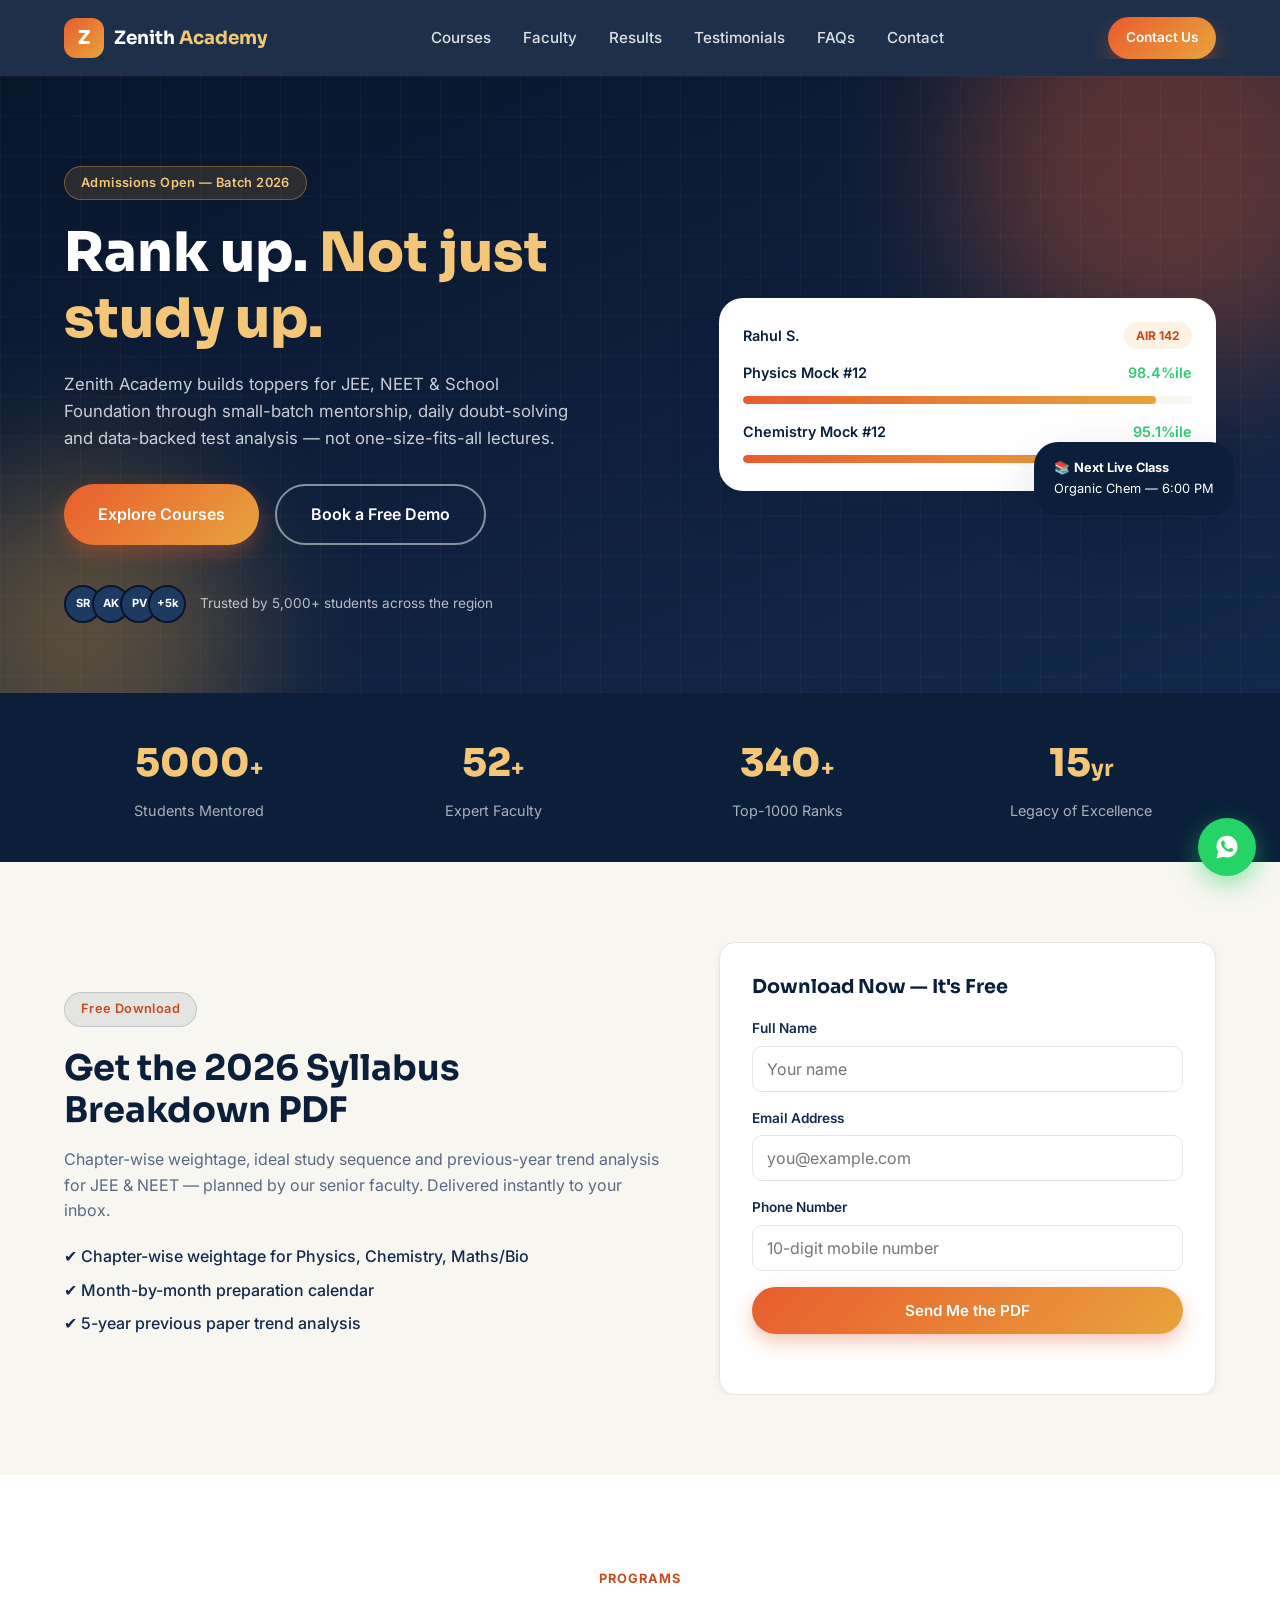
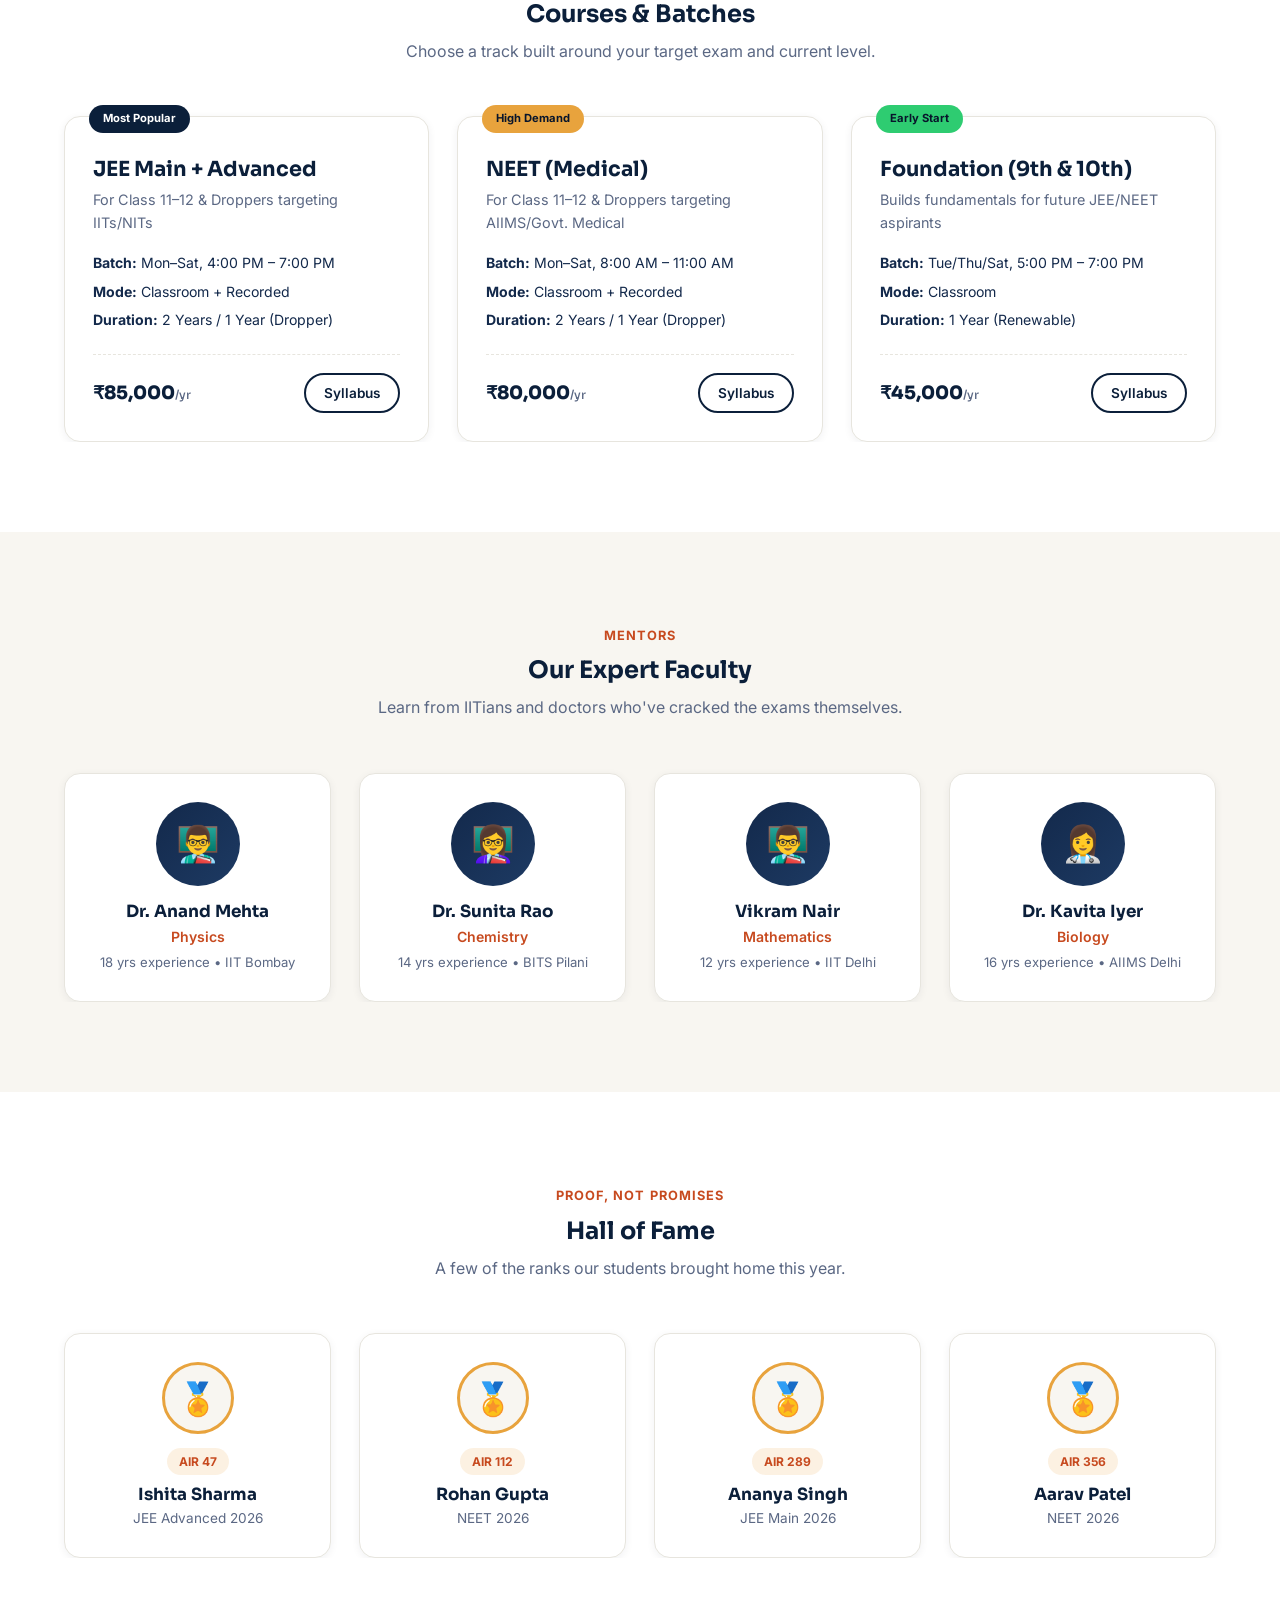
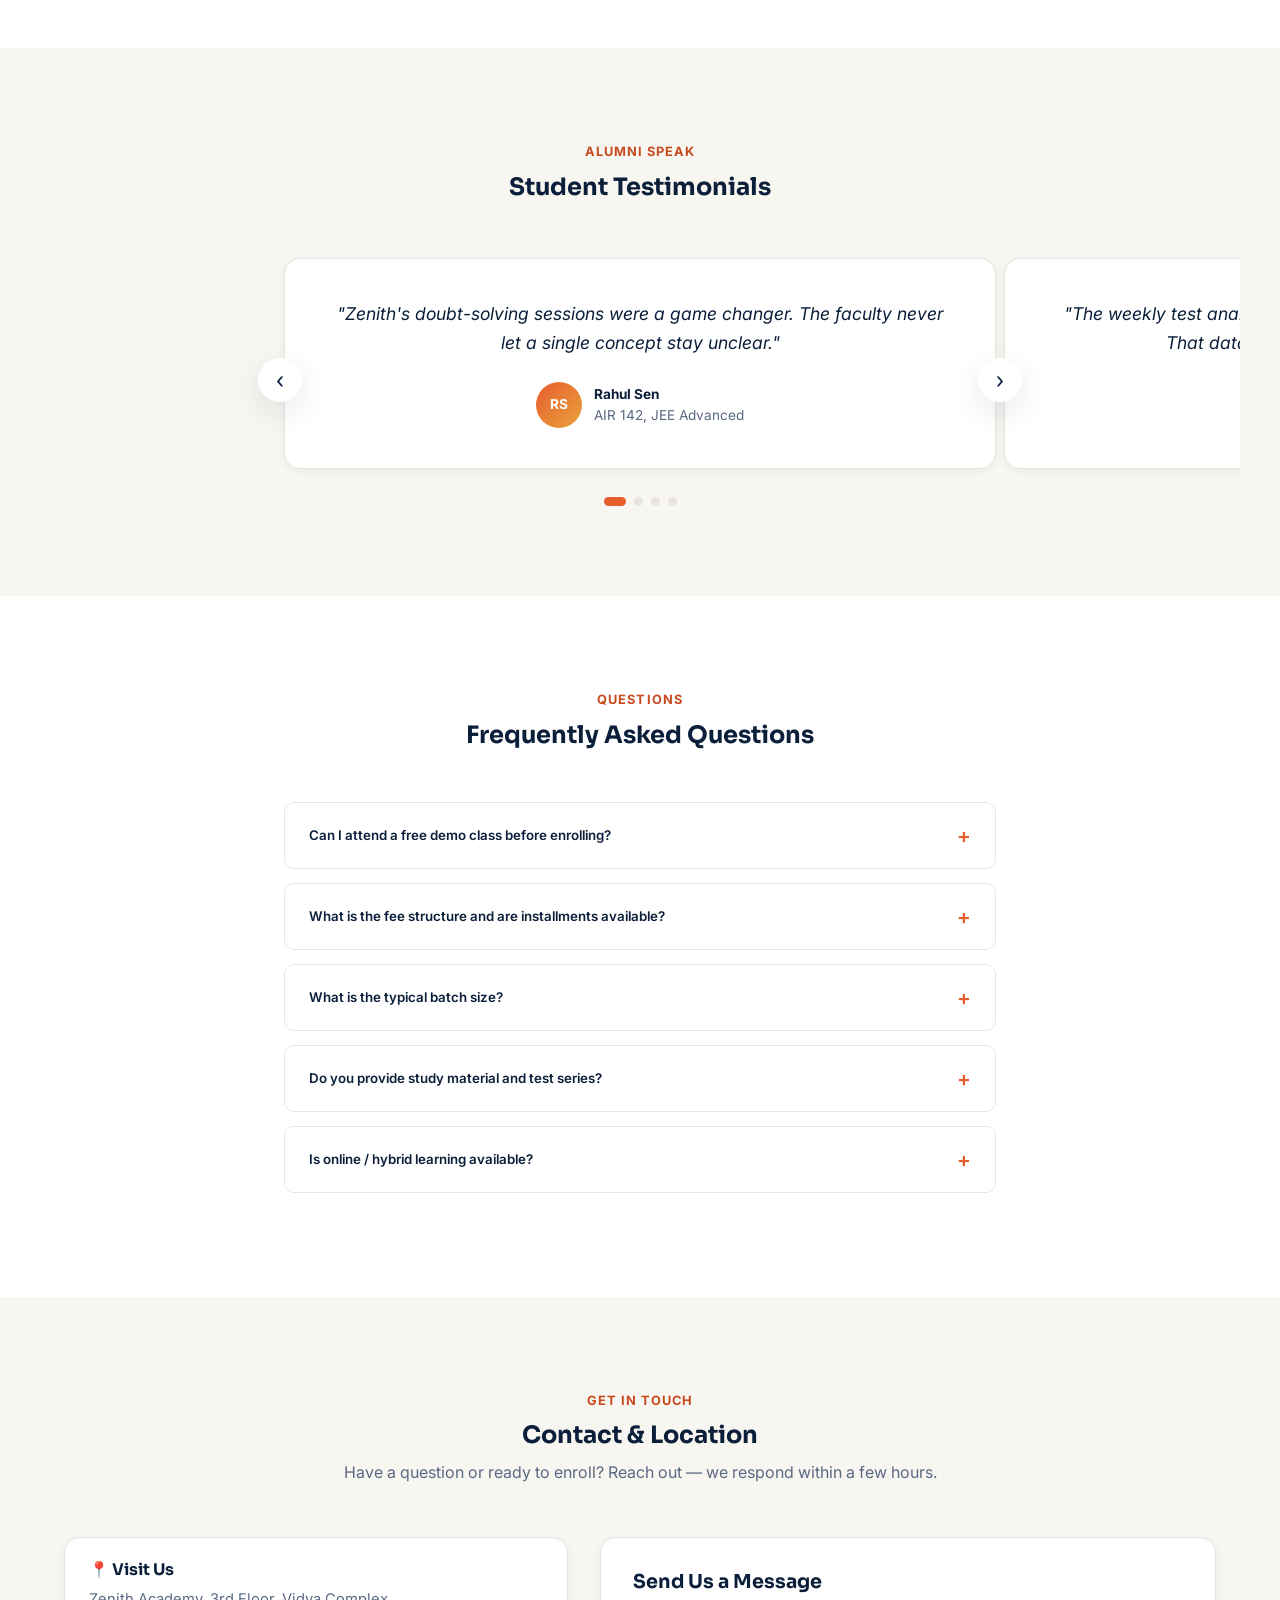
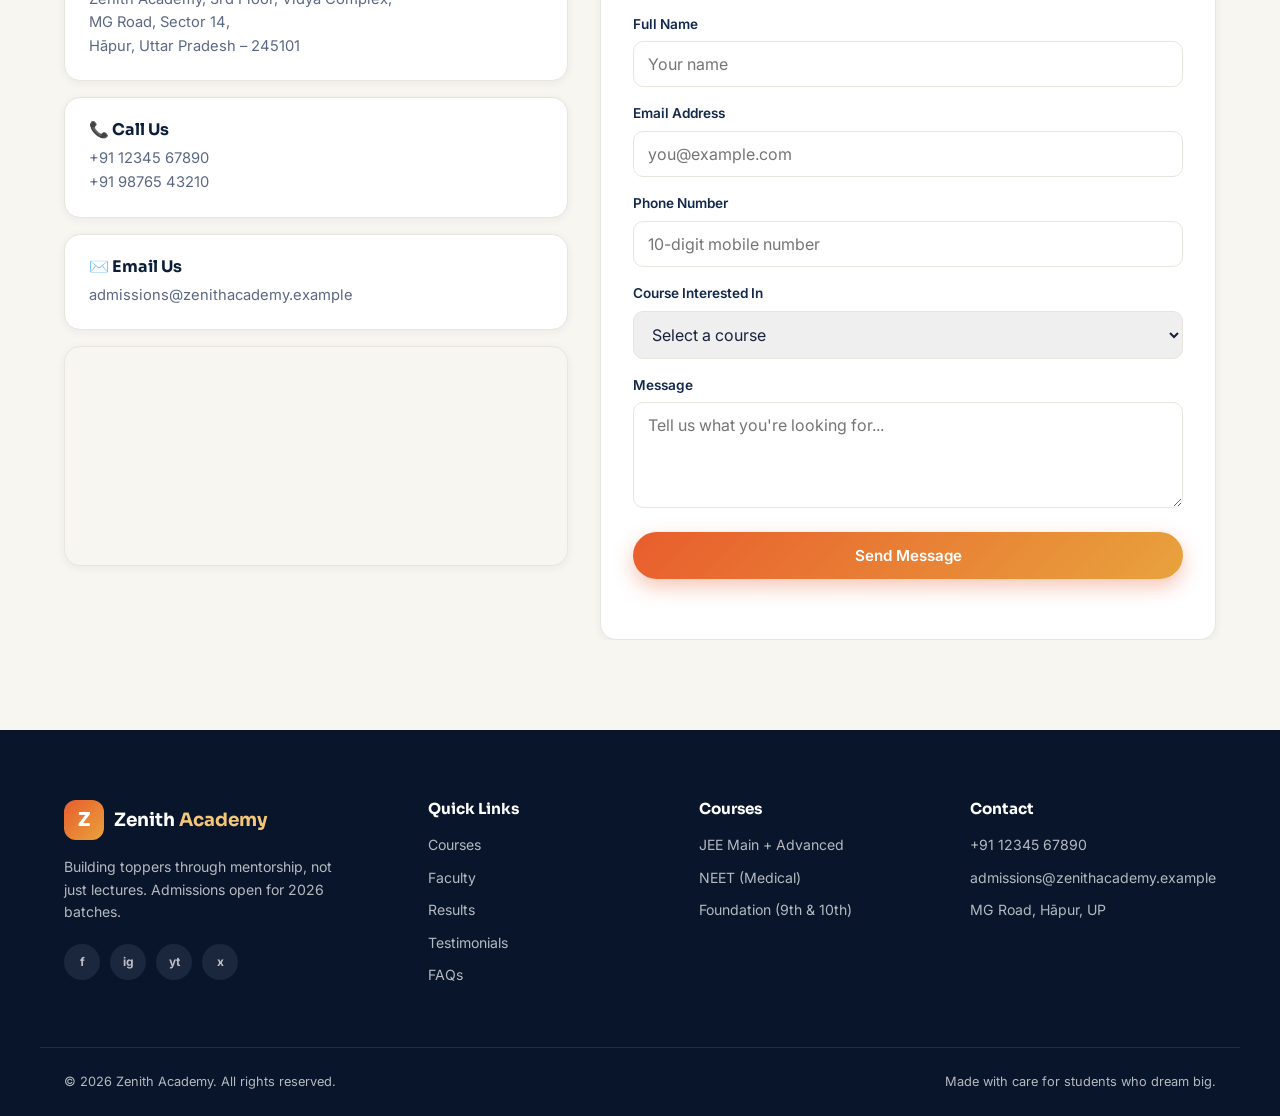
==== coaching/index.html @ 3581942b "V2.01.0 : Coaching Sample Website Live" ====
<!DOCTYPE html>
<html lang="en">
<head>
<meta charset="UTF-8">
<meta name="viewport" content="width=device-width, initial-scale=1.0">
<title>Zenith Academy | Coaching Institute for JEE, NEET &amp; Foundation</title>
<meta name="description" content="Zenith Academy - Premier coaching institute for JEE, NEET and Foundation courses. Expert faculty, proven results, personalized mentorship.">

<!-- Google Fonts: Sora (display) + Inter (body) -->
<link rel="preconnect" href="https://fonts.googleapis.com">
<link rel="preconnect" href="https://fonts.gstatic.com" crossorigin>
<link href="https://fonts.googleapis.com/css2?family=Sora:wght@400;600;700;800&family=Inter:wght@400;500;600;700&display=swap" rel="stylesheet">

<link rel="stylesheet" href="style.css">
</head>
<body>

<!-- =========================================================
     1. STICKY NAVBAR
========================================================= -->
<header class="navbar" id="navbar">
  <div class="container navbar__inner">
    <a href="#hero" class="navbar__logo">
      <span class="navbar__logo-mark">Z</span>
      <span class="navbar__logo-text">Zenith <em>Academy</em></span>
    </a>

    <nav class="navbar__nav" id="primaryNav">
      <a href="#courses" class="navbar__link">Courses</a>
      <a href="#faculty" class="navbar__link">Faculty</a>
      <a href="#results" class="navbar__link">Results</a>
      <a href="#testimonials" class="navbar__link">Testimonials</a>
      <a href="#faq" class="navbar__link">FAQs</a>
      <a href="#contact" class="navbar__link">Contact</a>
    </nav>

    <div class="navbar__actions">
      <a href="#contact" class="btn btn--primary btn--sm">Contact Us</a>
      <button class="navbar__toggle" id="navToggle" aria-label="Toggle menu" aria-expanded="false">
        <span></span><span></span><span></span>
      </button>
    </div>
  </div>
</header>

<!-- =========================================================
     2. HERO SECTION
========================================================= -->
<section class="hero" id="hero">
  <div class="hero__bg" aria-hidden="true">
    <div class="hero__blob hero__blob--1"></div>
    <div class="hero__blob hero__blob--2"></div>
    <svg class="hero__grid" width="100%" height="100%"><defs><pattern id="grid" width="40" height="40" patternUnits="userSpaceOnUse"><path d="M 40 0 L 0 0 0 40" fill="none" stroke="rgba(255,255,255,0.05)" stroke-width="1"/></pattern></defs><rect width="100%" height="100%" fill="url(#grid)"/></svg>
  </div>

  <div class="container hero__inner">
    <div class="hero__content reveal">
      <span class="hero__eyebrow">Admissions Open — Batch 2026</span>
      <h1 class="hero__headline">Rank up. <span class="text-gold">Not just study up.</span></h1>
      <p class="hero__subheadline">
        Zenith Academy builds toppers for JEE, NEET &amp; School Foundation through
        small-batch mentorship, daily doubt-solving and data-backed test analysis —
        not one-size-fits-all lectures.
      </p>
      <div class="hero__cta-group">
        <a href="#courses" class="btn btn--primary btn--lg">Explore Courses</a>
        <a href="#contact" class="btn btn--outline btn--lg">Book a Free Demo</a>
      </div>
      <div class="hero__trust">
        <div class="hero__avatars">
          <span class="hero__avatar">SR</span>
          <span class="hero__avatar">AK</span>
          <span class="hero__avatar">PV</span>
          <span class="hero__avatar">+5k</span>
        </div>
        <p>Trusted by 5,000+ students across the region</p>
      </div>
    </div>

    <div class="hero__graphic reveal">
      <div class="hero__card hero__card--main">
        <div class="hero__card-row"><span>Rahul S.</span><span class="badge badge--gold">AIR 142</span></div>
        <div class="hero__card-row"><span>Physics Mock #12</span><span class="pct">98.4%ile</span></div>
        <div class="hero__progress"><div class="hero__progress-bar" style="width:92%"></div></div>
        <div class="hero__card-row"><span>Chemistry Mock #12</span><span class="pct">95.1%ile</span></div>
        <div class="hero__progress"><div class="hero__progress-bar" style="width:85%"></div></div>
      </div>
      <div class="hero__card hero__card--float">
        📚 <strong>Next Live Class</strong><br>Organic Chem — 6:00 PM
      </div>
    </div>
  </div>
</section>

<!-- =========================================================
     3. QUICK STATS BAR
========================================================= -->
<section class="stats-bar">
  <div class="container stats-bar__grid">
    <div class="stats-bar__item reveal">
      <span class="stats-bar__num" data-count="5000">0</span><span class="stats-bar__suffix">+</span>
      <p>Students Mentored</p>
    </div>
    <div class="stats-bar__item reveal">
      <span class="stats-bar__num" data-count="52">0</span><span class="stats-bar__suffix">+</span>
      <p>Expert Faculty</p>
    </div>
    <div class="stats-bar__item reveal">
      <span class="stats-bar__num" data-count="340">0</span><span class="stats-bar__suffix">+</span>
      <p>Top-1000 Ranks</p>
    </div>
    <div class="stats-bar__item reveal">
      <span class="stats-bar__num" data-count="15">0</span><span class="stats-bar__suffix">yr</span>
      <p>Legacy of Excellence</p>
    </div>
  </div>
</section>

<!-- =========================================================
     4. LEAD MAGNET SECTION
========================================================= -->
<section class="lead-magnet">
  <div class="container lead-magnet__inner reveal">
    <div class="lead-magnet__copy">
      <span class="hero__eyebrow hero__eyebrow--dark">Free Download</span>
      <h2>Get the 2026 Syllabus Breakdown PDF</h2>
      <p>Chapter-wise weightage, ideal study sequence and previous-year trend analysis for JEE &amp; NEET — planned by our senior faculty. Delivered instantly to your inbox.</p>
      <ul class="lead-magnet__points">
        <li>✔ Chapter-wise weightage for Physics, Chemistry, Maths/Bio</li>
        <li>✔ Month-by-month preparation calendar</li>
        <li>✔ 5-year previous paper trend analysis</li>
      </ul>
    </div>

    <form class="lead-magnet__form card" id="leadMagnetForm" novalidate>
      <h3>Download Now — It's Free</h3>
      <div class="form-group">
        <label for="lmName">Full Name</label>
        <input type="text" id="lmName" name="name" placeholder="Your name" required>
      </div>
      <div class="form-group">
        <label for="lmEmail">Email Address</label>
        <input type="email" id="lmEmail" name="email" placeholder="you@example.com" required>
      </div>
      <div class="form-group">
        <label for="lmPhone">Phone Number</label>
        <input type="tel" id="lmPhone" name="phone" placeholder="10-digit mobile number" pattern="[0-9]{10}" required>
      </div>
      <button type="submit" class="btn btn--primary btn--full">Send Me the PDF</button>
      <p class="form-note" id="lmFormNote" role="status" aria-live="polite"></p>
    </form>
  </div>
</section>

<!-- =========================================================
     5. COURSES & BATCHES
========================================================= -->
<section class="section" id="courses">
  <div class="container">
    <div class="section__header reveal">
      <span class="eyebrow">Programs</span>
      <h2>Courses &amp; Batches</h2>
      <p>Choose a track built around your target exam and current level.</p>
    </div>

    <div class="grid grid--3">

      <article class="card course-card reveal">
        <span class="course-card__tag">Most Popular</span>
        <h3>JEE Main + Advanced</h3>
        <p class="course-card__audience">For Class 11–12 &amp; Droppers targeting IITs/NITs</p>
        <ul class="course-card__meta">
          <li><strong>Batch:</strong> Mon–Sat, 4:00 PM – 7:00 PM</li>
          <li><strong>Mode:</strong> Classroom + Recorded</li>
          <li><strong>Duration:</strong> 2 Years / 1 Year (Dropper)</li>
        </ul>
        <div class="course-card__footer">
          <span class="price">₹85,000<span>/yr</span></span>
          <button class="btn btn--outline btn--sm js-syllabus-btn" data-course="JEE Main + Advanced">Syllabus</button>
        </div>
      </article>

      <article class="card course-card reveal">
        <span class="course-card__tag course-card__tag--gold">High Demand</span>
        <h3>NEET (Medical)</h3>
        <p class="course-card__audience">For Class 11–12 &amp; Droppers targeting AIIMS/Govt. Medical</p>
        <ul class="course-card__meta">
          <li><strong>Batch:</strong> Mon–Sat, 8:00 AM – 11:00 AM</li>
          <li><strong>Mode:</strong> Classroom + Recorded</li>
          <li><strong>Duration:</strong> 2 Years / 1 Year (Dropper)</li>
        </ul>
        <div class="course-card__footer">
          <span class="price">₹80,000<span>/yr</span></span>
          <button class="btn btn--outline btn--sm js-syllabus-btn" data-course="NEET (Medical)">Syllabus</button>
        </div>
      </article>

      <article class="card course-card reveal">
        <span class="course-card__tag course-card__tag--green">Early Start</span>
        <h3>Foundation (9th &amp; 10th)</h3>
        <p class="course-card__audience">Builds fundamentals for future JEE/NEET aspirants</p>
        <ul class="course-card__meta">
          <li><strong>Batch:</strong> Tue/Thu/Sat, 5:00 PM – 7:00 PM</li>
          <li><strong>Mode:</strong> Classroom</li>
          <li><strong>Duration:</strong> 1 Year (Renewable)</li>
        </ul>
        <div class="course-card__footer">
          <span class="price">₹45,000<span>/yr</span></span>
          <button class="btn btn--outline btn--sm js-syllabus-btn" data-course="Foundation (9th & 10th)">Syllabus</button>
        </div>
      </article>

    </div>
  </div>
</section>

<!-- =========================================================
     6. EXPERT FACULTY
========================================================= -->
<section class="section section--tinted" id="faculty">
  <div class="container">
    <div class="section__header reveal">
      <span class="eyebrow">Mentors</span>
      <h2>Our Expert Faculty</h2>
      <p>Learn from IITians and doctors who've cracked the exams themselves.</p>
    </div>

    <div class="grid grid--4">
      <div class="card faculty-card reveal">
        <div class="faculty-card__photo" aria-hidden="true">👨‍🏫</div>
        <h3>Dr. Anand Mehta</h3>
        <p class="faculty-card__subject">Physics</p>
        <p class="faculty-card__exp">18 yrs experience • IIT Bombay</p>
      </div>
      <div class="card faculty-card reveal">
        <div class="faculty-card__photo" aria-hidden="true">👩‍🏫</div>
        <h3>Dr. Sunita Rao</h3>
        <p class="faculty-card__subject">Chemistry</p>
        <p class="faculty-card__exp">14 yrs experience • BITS Pilani</p>
      </div>
      <div class="card faculty-card reveal">
        <div class="faculty-card__photo" aria-hidden="true">👨‍🏫</div>
        <h3>Vikram Nair</h3>
        <p class="faculty-card__subject">Mathematics</p>
        <p class="faculty-card__exp">12 yrs experience • IIT Delhi</p>
      </div>
      <div class="card faculty-card reveal">
        <div class="faculty-card__photo" aria-hidden="true">👩‍⚕️</div>
        <h3>Dr. Kavita Iyer</h3>
        <p class="faculty-card__subject">Biology</p>
        <p class="faculty-card__exp">16 yrs experience • AIIMS Delhi</p>
      </div>
    </div>
  </div>
</section>

<!-- =========================================================
     7. HALL OF FAME
========================================================= -->
<section class="section" id="results">
  <div class="container">
    <div class="section__header reveal">
      <span class="eyebrow">Proof, Not Promises</span>
      <h2>Hall of Fame</h2>
      <p>A few of the ranks our students brought home this year.</p>
    </div>

    <div class="grid grid--4">
      <div class="card rank-card reveal">
        <div class="rank-card__photo">🏅</div>
        <span class="badge badge--gold">AIR 47</span>
        <h3>Ishita Sharma</h3>
        <p>JEE Advanced 2026</p>
      </div>
      <div class="card rank-card reveal">
        <div class="rank-card__photo">🏅</div>
        <span class="badge badge--gold">AIR 112</span>
        <h3>Rohan Gupta</h3>
        <p>NEET 2026</p>
      </div>
      <div class="card rank-card reveal">
        <div class="rank-card__photo">🏅</div>
        <span class="badge badge--gold">AIR 289</span>
        <h3>Ananya Singh</h3>
        <p>JEE Main 2026</p>
      </div>
      <div class="card rank-card reveal">
        <div class="rank-card__photo">🏅</div>
        <span class="badge badge--gold">AIR 356</span>
        <h3>Aarav Patel</h3>
        <p>NEET 2026</p>
      </div>
    </div>
  </div>
</section>

<!-- =========================================================
     8. TESTIMONIALS CAROUSEL
========================================================= -->
<section class="section section--tinted" id="testimonials">
  <div class="container">
    <div class="section__header reveal">
      <span class="eyebrow">Alumni Speak</span>
      <h2>Student Testimonials</h2>
    </div>

    <div class="carousel reveal" id="testimonialCarousel">
      <div class="carousel__track" id="carouselTrack">

        <div class="carousel__slide">
          <div class="card testimonial-card">
            <p class="testimonial-card__quote">"Zenith's doubt-solving sessions were a game changer. The faculty never let a single concept stay unclear."</p>
            <div class="testimonial-card__person">
              <div class="testimonial-card__avatar">RS</div>
              <div><strong>Rahul Sen</strong><span>AIR 142, JEE Advanced</span></div>
            </div>
          </div>
        </div>

        <div class="carousel__slide">
          <div class="card testimonial-card">
            <p class="testimonial-card__quote">"The weekly test analysis showed me exactly where I was losing marks. That data-driven approach got me into AIIMS."</p>
            <div class="testimonial-card__person">
              <div class="testimonial-card__avatar">PV</div>
              <div><strong>Priya Verma</strong><span>AIR 88, NEET</span></div>
            </div>
          </div>
        </div>

        <div class="carousel__slide">
          <div class="card testimonial-card">
            <p class="testimonial-card__quote">"Small batch sizes meant every teacher actually knew my name and my weak topics. That personal touch made all the difference."</p>
            <div class="testimonial-card__person">
              <div class="testimonial-card__avatar">AK</div>
              <div><strong>Aditya Kumar</strong><span>AIR 205, JEE Main</span></div>
            </div>
          </div>
        </div>

        <div class="carousel__slide">
          <div class="card testimonial-card">
            <p class="testimonial-card__quote">"I joined the Foundation batch in Class 9 and by the time I hit Class 12, JEE prep felt natural instead of overwhelming."</p>
            <div class="testimonial-card__person">
              <div class="testimonial-card__avatar">SN</div>
              <div><strong>Sneha Nair</strong><span>AIR 356, NEET</span></div>
            </div>
          </div>
        </div>

      </div>

      <button class="carousel__btn carousel__btn--prev" id="carouselPrev" aria-label="Previous testimonial">‹</button>
      <button class="carousel__btn carousel__btn--next" id="carouselNext" aria-label="Next testimonial">›</button>

      <div class="carousel__dots" id="carouselDots"></div>
    </div>
  </div>
</section>

<!-- =========================================================
     9. FAQ ACCORDION
========================================================= -->
<section class="section" id="faq">
  <div class="container container--narrow">
    <div class="section__header reveal">
      <span class="eyebrow">Questions</span>
      <h2>Frequently Asked Questions</h2>
    </div>

    <div class="accordion reveal" id="accordion">

      <div class="accordion__item">
        <button class="accordion__trigger" aria-expanded="false">
          Can I attend a free demo class before enrolling?
          <span class="accordion__icon">+</span>
        </button>
        <div class="accordion__panel">
          <p>Yes! We offer a free demo class for every course. You can book a slot via the "Book a Free Demo" button on this page or by calling our admissions desk directly.</p>
        </div>
      </div>

      <div class="accordion__item">
        <button class="accordion__trigger" aria-expanded="false">
          What is the fee structure and are installments available?
          <span class="accordion__icon">+</span>
        </button>
        <div class="accordion__panel">
          <p>Fees vary by course (see the Courses section above). We offer flexible installment plans across 3–6 months, and sibling/merit-based scholarships are available on request.</p>
        </div>
      </div>

      <div class="accordion__item">
        <button class="accordion__trigger" aria-expanded="false">
          What is the typical batch size?
          <span class="accordion__icon">+</span>
        </button>
        <div class="accordion__panel">
          <p>We cap every batch at 30 students to ensure faculty can give personal attention and track individual progress through weekly tests.</p>
        </div>
      </div>

      <div class="accordion__item">
        <button class="accordion__trigger" aria-expanded="false">
          Do you provide study material and test series?
          <span class="accordion__icon">+</span>
        </button>
        <div class="accordion__panel">
          <p>Yes, every enrolled student receives printed modules, chapter-wise practice sheets, and access to our online test series with detailed performance analytics.</p>
        </div>
      </div>

      <div class="accordion__item">
        <button class="accordion__trigger" aria-expanded="false">
          Is online / hybrid learning available?
          <span class="accordion__icon">+</span>
        </button>
        <div class="accordion__panel">
          <p>All classroom sessions are recorded and made available on our student portal, so you can revise at your own pace alongside live classes.</p>
        </div>
      </div>

    </div>
  </div>
</section>

<!-- =========================================================
     10. CONTACT & LOCATION
========================================================= -->
<section class="section section--tinted" id="contact">
  <div class="container">
    <div class="section__header reveal">
      <span class="eyebrow">Get In Touch</span>
      <h2>Contact &amp; Location</h2>
      <p>Have a question or ready to enroll? Reach out — we respond within a few hours.</p>
    </div>

    <div class="contact-grid reveal">

      <div class="contact-info">
        <div class="card contact-info__card">
          <h3>📍 Visit Us</h3>
          <p>Zenith Academy, 3rd Floor, Vidya Complex,<br>MG Road, Sector 14,<br>Hāpur, Uttar Pradesh – 245101</p>
        </div>
        <div class="card contact-info__card">
          <h3>📞 Call Us</h3>
          <p><a href="tel:+911234567890">+91 12345 67890</a><br><a href="tel:+919876543210">+91 98765 43210</a></p>
        </div>
        <div class="card contact-info__card">
          <h3>✉️ Email Us</h3>
          <p><a href="mailto:admissions@zenithacademy.example">admissions@zenithacademy.example</a></p>
        </div>
        <div class="map-embed">
          <!-- Replace src below with your actual Google Maps embed link -->
          <iframe
            title="Zenith Academy Location"
            src="https://www.google.com/maps?q=Hapur,Uttar+Pradesh&output=embed"
            width="100%" height="100%" style="border:0;" allowfullscreen="" loading="lazy"
            referrerpolicy="no-referrer-when-downgrade">
          </iframe>
        </div>
      </div>

      <form class="card contact-form" id="contactForm" novalidate>
        <h3>Send Us a Message</h3>
        <div class="form-group">
          <label for="cName">Full Name</label>
          <input type="text" id="cName" name="name" placeholder="Your name" required>
        </div>
        <div class="form-group">
          <label for="cEmail">Email Address</label>
          <input type="email" id="cEmail" name="email" placeholder="you@example.com" required>
        </div>
        <div class="form-group">
          <label for="cPhone">Phone Number</label>
          <input type="tel" id="cPhone" name="phone" placeholder="10-digit mobile number" pattern="[0-9]{10}" required>
        </div>
        <div class="form-group">
          <label for="cCourse">Course Interested In</label>
          <select id="cCourse" name="course" required>
            <option value="" disabled selected>Select a course</option>
            <option>JEE Main + Advanced</option>
            <option>NEET (Medical)</option>
            <option>Foundation (9th & 10th)</option>
          </select>
        </div>
        <div class="form-group">
          <label for="cMessage">Message</label>
          <textarea id="cMessage" name="message" rows="4" placeholder="Tell us what you're looking for..."></textarea>
        </div>
        <button type="submit" class="btn btn--primary btn--full">Send Message</button>
        <p class="form-note" id="contactFormNote" role="status" aria-live="polite"></p>
      </form>

    </div>
  </div>
</section>

<!-- =========================================================
     11. FLOATING WHATSAPP BUTTON
========================================================= -->
<a href="https://wa.me/911234567890?text=Hi%2C%20I%27d%20like%20to%20know%20more%20about%20Zenith%20Academy%27s%20courses."
   class="whatsapp-fab" target="_blank" rel="noopener" aria-label="Chat with us on WhatsApp">
  <svg viewBox="0 0 32 32" width="28" height="28" fill="currentColor" aria-hidden="true">
    <path d="M16.02 3C9.4 3 4 8.4 4 15.02c0 2.36.68 4.55 1.85 6.4L4 29l7.76-1.8a11.9 11.9 0 0 0 4.26.78h.01c6.62 0 12.02-5.4 12.02-12.02C28.05 8.4 22.65 3 16.02 3zm7.03 17.05c-.3.83-1.72 1.59-2.37 1.66-.6.06-1.36.1-2.19-.14-.5-.15-1.15-.36-1.98-.7-3.49-1.5-5.76-5.03-5.94-5.27-.17-.24-1.42-1.9-1.42-3.62 0-1.72.9-2.56 1.22-2.91.32-.35.7-.44.93-.44.23 0 .47 0 .67.01.22.01.5-.08.78.6.3.7 1 2.42 1.09 2.6.09.17.15.38.03.62-.12.24-.18.38-.35.58-.18.2-.37.46-.53.62-.18.17-.36.36-.16.7.2.35.9 1.48 1.93 2.4 1.33 1.18 2.44 1.55 2.79 1.72.35.17.55.15.76-.09.2-.24.87-1.02 1.1-1.37.23-.35.46-.29.77-.17.32.12 2.02.95 2.37 1.12.35.17.58.26.66.4.1.16.1.9-.2 1.73z"/>
  </svg>
</a>

<!-- =========================================================
     12. FOOTER
========================================================= -->
<footer class="footer">
  <div class="container footer__grid">

    <div class="footer__brand">
      <a href="#hero" class="navbar__logo navbar__logo--footer">
        <span class="navbar__logo-mark">Z</span>
        <span class="navbar__logo-text">Zenith <em>Academy</em></span>
      </a>
      <p>Building toppers through mentorship, not just lectures. Admissions open for 2026 batches.</p>
      <div class="footer__socials">
        <a href="#" aria-label="Facebook">f</a>
        <a href="#" aria-label="Instagram">ig</a>
        <a href="#" aria-label="YouTube">yt</a>
        <a href="#" aria-label="Twitter / X">x</a>
      </div>
    </div>

    <div class="footer__links">
      <h4>Quick Links</h4>
      <a href="#courses">Courses</a>
      <a href="#faculty">Faculty</a>
      <a href="#results">Results</a>
      <a href="#testimonials">Testimonials</a>
      <a href="#faq">FAQs</a>
    </div>

    <div class="footer__links">
      <h4>Courses</h4>
      <a href="#courses">JEE Main + Advanced</a>
      <a href="#courses">NEET (Medical)</a>
      <a href="#courses">Foundation (9th &amp; 10th)</a>
    </div>

    <div class="footer__links">
      <h4>Contact</h4>
      <a href="tel:+911234567890">+91 12345 67890</a>
      <a href="mailto:admissions@zenithacademy.example">admissions@zenithacademy.example</a>
      <a href="#contact">MG Road, Hāpur, UP</a>
    </div>

  </div>

  <div class="footer__bottom">
    <p>&copy; <span id="year"></span> Zenith Academy. All rights reserved.</p>
    <p>Made with care for students who dream big.</p>
  </div>
</footer>

<script src="script.js"></script>
</body>
</html>
---- coaching/style.css ----
/* =============================================================
   ZENITH ACADEMY — STYLESHEET
   Design tokens live in :root for easy re-theming.
============================================================= */

:root {
  /* Color palette — Deep Navy + Vibrant Orange/Gold */
  --navy-950: #08152B;
  --navy-900: #0B1F3A;
  --navy-800: #13294B;
  --navy-700: #1D3A63;
  --gold: #E8A33D;
  --gold-light: #F4C778;
  --orange: #E85D2D;
  --orange-dark: #C74A1F;
  --green: #2ECC71;
  --cream: #F8F6F1;
  --white: #FFFFFF;
  --ink: #17223B;
  --muted: #5B6884;
  --border: #E7E5DE;

  /* Typography */
  --font-display: 'Sora', 'Segoe UI', sans-serif;
  --font-body: 'Inter', 'Segoe UI', sans-serif;

  /* Radii & shadows */
  --radius-sm: 10px;
  --radius-md: 16px;
  --radius-lg: 24px;
  --shadow-sm: 0 2px 8px rgba(11, 31, 58, 0.06);
  --shadow-md: 0 10px 30px rgba(11, 31, 58, 0.10);
  --shadow-lg: 0 20px 50px rgba(11, 31, 58, 0.16);

  /* Layout */
  --max-width: 1200px;
  --nav-height: 76px;
}

/* =============================================================
   RESET & BASE
============================================================= */
*, *::before, *::after { box-sizing: border-box; margin: 0; padding: 0; }

html { scroll-behavior: smooth; scroll-padding-top: var(--nav-height); }

body {
  font-family: var(--font-body);
  color: var(--ink);
  background: var(--white);
  line-height: 1.6;
  -webkit-font-smoothing: antialiased;
}

img { max-width: 100%; display: block; }
a { text-decoration: none; color: inherit; }
ul { list-style: none; }
button { font-family: inherit; cursor: pointer; border: none; background: none; }
input, select, textarea { font-family: inherit; font-size: 1rem; }

h1, h2, h3, h4 { font-family: var(--font-display); color: var(--navy-900); line-height: 1.2; }

.container {
  max-width: var(--max-width);
  margin-inline: auto;
  padding-inline: 24px;
  overflow: hidden;
}
.container--narrow { max-width: 760px; }

@media (prefers-reduced-motion: reduce) {
  * { animation-duration: 0.01ms !important; animation-iteration-count: 1 !important; transition-duration: 0.01ms !important; scroll-behavior: auto !important; }
}

/* Focus visibility for accessibility */
a:focus-visible, button:focus-visible, input:focus-visible, select:focus-visible, textarea:focus-visible {
  outline: 3px solid var(--gold);
  outline-offset: 2px;
}

/* =============================================================
   SCROLL REVEAL ANIMATION (paired with IntersectionObserver in JS)
============================================================= */
.reveal {
  opacity: 0;
  transform: translateY(28px);
  transition: opacity 0.7s ease, transform 0.7s ease;
}
.reveal.is-visible {
  opacity: 1;
  transform: translateY(0);
}

/* =============================================================
   BUTTONS
============================================================= */
.btn {
  display: inline-flex;
  align-items: center;
  justify-content: center;
  gap: 8px;
  padding: 14px 28px;
  border-radius: 999px;
  font-weight: 600;
  font-size: 0.95rem;
  transition: transform 0.25s ease, box-shadow 0.25s ease, background 0.25s ease;
  white-space: nowrap;
}
.btn--primary {
  background: linear-gradient(135deg, var(--orange), var(--gold));
  color: var(--white);
  box-shadow: 0 8px 20px rgba(232, 93, 45, 0.35);
}
.btn--primary:hover { transform: translateY(-3px) scale(1.03); box-shadow: 0 12px 28px rgba(232, 93, 45, 0.45); }

.btn--outline {
  background: transparent;
  color: var(--navy-900);
  border: 2px solid var(--navy-900);
}
.btn--outline:hover { background: var(--navy-900); color: var(--white); transform: translateY(-3px); }

.btn--sm { padding: 10px 18px; font-size: 0.85rem; }
.btn--lg { padding: 16px 34px; font-size: 1rem; }
.btn--full { width: 100%; }

/* =============================================================
   NAVBAR
============================================================= */
.navbar {
  position: sticky;
  top: 0;
  z-index: 1000;
  background: rgba(11, 31, 58, 0.92);
  backdrop-filter: blur(10px);
  height: var(--nav-height);
  display: flex;
  align-items: center;
  transition: box-shadow 0.3s ease;
}
.navbar.is-scrolled { box-shadow: var(--shadow-md); }

.navbar__inner {
  display: flex;
  align-items: center;
  justify-content: space-between;
  width: 100%;
}

.navbar__logo { display: flex; align-items: center; gap: 10px; }
.navbar__logo-mark {
  width: 40px; height: 40px;
  display: grid; place-items: center;
  background: linear-gradient(135deg, var(--orange), var(--gold));
  color: var(--white);
  border-radius: 12px;
  font-family: var(--font-display);
  font-weight: 800;
  font-size: 1.2rem;
}
.navbar__logo-text {
  font-family: var(--font-display);
  font-weight: 700;
  font-size: 1.15rem;
  color: var(--white);
}
.navbar__logo-text em { color: var(--gold-light); font-style: normal; }

.navbar__nav { display: flex; gap: 32px; }
.navbar__link {
  color: rgba(255,255,255,0.85);
  font-weight: 500;
  font-size: 0.95rem;
  position: relative;
  padding-block: 4px;
}
.navbar__link::after {
  content: '';
  position: absolute; left: 0; bottom: -2px;
  width: 0; height: 2px;
  background: var(--gold);
  transition: width 0.25s ease;
}
.navbar__link:hover { color: var(--white); }
.navbar__link:hover::after { width: 100%; }

.navbar__actions { display: flex; align-items: center; gap: 16px; }

.navbar__toggle {
  display: none;
  flex-direction: column;
  gap: 5px;
  width: 32px;
}
.navbar__toggle span {
  height: 2px;
  background: var(--white);
  border-radius: 2px;
  transition: transform 0.3s ease, opacity 0.3s ease;
}
.navbar__toggle.is-open span:nth-child(1) { transform: translateY(7px) rotate(45deg); }
.navbar__toggle.is-open span:nth-child(2) { opacity: 0; }
.navbar__toggle.is-open span:nth-child(3) { transform: translateY(-7px) rotate(-45deg); }

/* =============================================================
   HERO
============================================================= */
.hero {
  position: relative;
  background: linear-gradient(160deg, var(--navy-950), var(--navy-800));
  padding: 90px 0 70px;
  overflow: hidden;
}
.hero__bg { position: absolute; inset: 0; z-index: 0; }
.hero__grid { position: absolute; inset: 0; }
.hero__blob {
  position: absolute;
  border-radius: 50%;
  filter: blur(70px);
  opacity: 0.35;
}
.hero__blob--1 { width: 420px; height: 420px; background: var(--orange); top: -120px; right: -100px; }
.hero__blob--2 { width: 320px; height: 320px; background: var(--gold); bottom: -100px; left: -80px; }

.hero__inner {
  position: relative;
  z-index: 1;
  display: grid;
  grid-template-columns: 1.1fr 0.9fr;
  gap: 48px;
  align-items: center;
}

.hero__eyebrow {
  display: inline-block;
  background: rgba(232, 163, 61, 0.15);
  color: var(--gold-light);
  border: 1px solid rgba(232, 163, 61, 0.4);
  padding: 6px 16px;
  border-radius: 999px;
  font-size: 0.8rem;
  font-weight: 600;
  letter-spacing: 0.03em;
  margin-bottom: 20px;
}
.hero__eyebrow--dark { background: rgba(11,31,58,0.08); color: var(--orange-dark); border-color: rgba(11,31,58,0.15); }

.hero__headline {
  font-size: clamp(2.2rem, 5vw, 3.4rem);
  font-weight: 800;
  color: var(--white);
  margin-bottom: 20px;
}
.text-gold { color: var(--gold-light); }

.hero__subheadline {
  color: rgba(255,255,255,0.78);
  font-size: 1.05rem;
  max-width: 520px;
  margin-bottom: 32px;
}

.hero__cta-group { display: flex; gap: 16px; flex-wrap: wrap; margin-bottom: 40px; }
.hero .btn--outline { color: var(--white); border-color: rgba(255,255,255,0.5); }
.hero .btn--outline:hover { background: var(--white); color: var(--navy-900); }

.hero__trust { display: flex; align-items: center; gap: 14px; }
.hero__avatars { display: flex; }
.hero__avatar {
  width: 38px; height: 38px;
  border-radius: 50%;
  background: var(--navy-700);
  border: 2px solid var(--navy-950);
  color: var(--white);
  display: grid; place-items: center;
  font-size: 0.7rem; font-weight: 700;
  margin-left: -10px;
}
.hero__avatar:first-child { margin-left: 0; }
.hero__trust p { color: rgba(255,255,255,0.7); font-size: 0.85rem; }

.hero__graphic { position: relative; }
.hero__card {
  background: var(--white);
  border-radius: var(--radius-lg);
  padding: 24px;
  box-shadow: var(--shadow-lg);
}
.hero__card--main { display: flex; flex-direction: column; gap: 12px; }
.hero__card-row { display: flex; justify-content: space-between; align-items: center; font-size: 0.9rem; font-weight: 600; color: var(--navy-900); }
.pct { color: var(--green); }
.hero__progress { height: 8px; background: var(--cream); border-radius: 999px; overflow: hidden; margin-bottom: 4px; }
.hero__progress-bar { height: 100%; background: linear-gradient(90deg, var(--orange), var(--gold)); border-radius: 999px; }

.hero__card--float {
  position: absolute;
  bottom: -24px;
  right: -18px;
  background: var(--navy-900);
  color: var(--white);
  font-size: 0.8rem;
  padding: 16px 20px;
  max-width: 220px;
  animation: float 4s ease-in-out infinite;
}
@keyframes float { 0%,100% { transform: translateY(0); } 50% { transform: translateY(-10px); } }

.badge {
  display: inline-block;
  padding: 4px 12px;
  border-radius: 999px;
  font-size: 0.75rem;
  font-weight: 700;
}
.badge--gold { background: rgba(232, 163, 61, 0.15); color: var(--orange-dark); }

/* =============================================================
   STATS BAR
============================================================= */
.stats-bar { background: var(--navy-900); padding: 40px 0; }
.stats-bar__grid {
  display: grid;
  grid-template-columns: repeat(4, 1fr);
  gap: 24px;
  text-align: center;
}
.stats-bar__item p { color: rgba(255,255,255,0.65); font-size: 0.9rem; margin-top: 4px; }
.stats-bar__num {
  font-family: var(--font-display);
  font-size: 2.4rem;
  font-weight: 800;
  color: var(--gold-light);
}
.stats-bar__suffix { font-family: var(--font-display); font-size: 1.4rem; font-weight: 700; color: var(--gold-light); }

/* =============================================================
   LEAD MAGNET
============================================================= */
.lead-magnet { background: var(--cream); padding: 80px 0; }
.lead-magnet__inner {
  display: grid;
  grid-template-columns: 1.1fr 0.9fr;
  gap: 48px;
  align-items: center;
}
.lead-magnet__copy h2 { font-size: clamp(1.6rem, 3vw, 2.2rem); margin-bottom: 16px; }
.lead-magnet__copy p { color: var(--muted); margin-bottom: 20px; }
.lead-magnet__points li { color: var(--navy-800); font-weight: 500; margin-bottom: 8px; }

.lead-magnet__form { padding: 32px; }
.lead-magnet__form h3 { margin-bottom: 20px; font-size: 1.2rem; }

/* =============================================================
   CARDS (shared)
============================================================= */
.card {
  background: var(--white);
  border-radius: var(--radius-md);
  border: 1px solid var(--border);
  box-shadow: var(--shadow-sm);
  transition: transform 0.3s ease, box-shadow 0.3s ease;
}
.card:hover { transform: translateY(-6px); box-shadow: var(--shadow-md); }

/* =============================================================
   SECTION LAYOUT
============================================================= */
.section { padding: 90px 0; }
.section--tinted { background: var(--cream); }

.section__header { text-align: center; max-width: 620px; margin: 0 auto 52px; }
.section__header p { color: var(--muted); margin-top: 10px; }
.eyebrow {
  display: inline-block;
  color: var(--orange-dark);
  font-weight: 700;
  font-size: 0.8rem;
  letter-spacing: 0.08em;
  text-transform: uppercase;
  margin-bottom: 10px;
}

.grid { display: grid; gap: 28px; }
.grid--3 { grid-template-columns: repeat(3, 1fr); }
.grid--4 { grid-template-columns: repeat(4, 1fr); }

/* =============================================================
   COURSE CARDS
============================================================= */
.course-card { padding: 28px; position: relative; }
.course-card__tag {
  position: absolute; top: -12px; left: 24px;
  background: var(--navy-900); color: var(--white);
  font-size: 0.7rem; font-weight: 700;
  padding: 5px 14px; border-radius: 999px;
}
.course-card__tag--gold { background: var(--gold); color: var(--navy-950); }
.course-card__tag--green { background: var(--green); color: var(--navy-950); }
.course-card h3 { font-size: 1.3rem; margin: 12px 0 6px; }
.course-card__audience { color: var(--muted); font-size: 0.9rem; margin-bottom: 18px; }
.course-card__meta { margin-bottom: 22px; }
.course-card__meta li { font-size: 0.88rem; color: var(--navy-800); margin-bottom: 6px; }
.course-card__footer {
  display: flex; align-items: center; justify-content: space-between;
  padding-top: 18px; border-top: 1px dashed var(--border);
}
.price { font-family: var(--font-display); font-weight: 800; color: var(--navy-900); font-size: 1.15rem; }
.price span { font-size: 0.75rem; font-weight: 500; color: var(--muted); }

/* =============================================================
   FACULTY CARDS
============================================================= */
.faculty-card { padding: 28px 20px; text-align: center; }
.faculty-card__photo {
  width: 84px; height: 84px;
  border-radius: 50%;
  background: linear-gradient(135deg, var(--navy-800), var(--navy-700));
  display: grid; place-items: center;
  font-size: 2.2rem;
  margin: 0 auto 16px;
}
.faculty-card h3 { font-size: 1.05rem; margin-bottom: 4px; }
.faculty-card__subject { color: var(--orange-dark); font-weight: 600; font-size: 0.88rem; margin-bottom: 4px; }
.faculty-card__exp { color: var(--muted); font-size: 0.82rem; }

/* =============================================================
   RANK / HALL OF FAME CARDS
============================================================= */
.rank-card { padding: 28px 20px; text-align: center; }
.rank-card__photo {
  width: 72px; height: 72px;
  border-radius: 50%;
  background: var(--cream);
  display: grid; place-items: center;
  font-size: 2rem;
  margin: 0 auto 14px;
  border: 3px solid var(--gold);
}
.rank-card .badge { margin-bottom: 10px; }
.rank-card h3 { font-size: 1.05rem; margin-bottom: 2px; }
.rank-card p { color: var(--muted); font-size: 0.85rem; }

/* =============================================================
   TESTIMONIAL CAROUSEL
============================================================= */
.carousel { position: relative; max-width: 720px; margin: 0 auto; }
.carousel__track {
  display: flex;
  transition: transform 0.5s ease;
}
.carousel__slide { flex: 0 0 100%; padding: 4px; }
.testimonial-card { padding: 40px; text-align: center; }
.testimonial-card__quote {
  font-size: 1.1rem;
  color: var(--navy-900);
  font-style: italic;
  margin-bottom: 24px;
  line-height: 1.7;
}
.testimonial-card__person { display: flex; align-items: center; justify-content: center; gap: 12px; }
.testimonial-card__avatar {
  width: 46px; height: 46px;
  border-radius: 50%;
  background: linear-gradient(135deg, var(--orange), var(--gold));
  color: var(--white);
  display: grid; place-items: center;
  font-weight: 700; font-size: 0.85rem;
}
.testimonial-card__person div { text-align: left; font-size: 0.85rem; }
.testimonial-card__person strong { display: block; color: var(--navy-900); }
.testimonial-card__person span { color: var(--muted); }

.carousel__btn {
  position: absolute; top: 50%; transform: translateY(-50%);
  width: 44px; height: 44px;
  border-radius: 50%;
  background: var(--white);
  box-shadow: var(--shadow-md);
  font-size: 1.4rem;
  color: var(--navy-900);
  display: grid; place-items: center;
  transition: background 0.25s ease, color 0.25s ease;
}
.carousel__btn:hover { background: var(--navy-900); color: var(--white); }
.carousel__btn--prev { left: -22px; }
.carousel__btn--next { right: -22px; }

.carousel__dots { display: flex; justify-content: center; gap: 8px; margin-top: 24px; }
.carousel__dot {
  width: 9px; height: 9px;
  border-radius: 50%;
  background: var(--border);
  transition: background 0.25s ease, width 0.25s ease;
}
.carousel__dot.is-active { background: var(--orange); width: 22px; border-radius: 999px; }

/* =============================================================
   FAQ ACCORDION
============================================================= */
.accordion__item {
  border: 1px solid var(--border);
  border-radius: var(--radius-sm);
  margin-bottom: 14px;
  overflow: hidden;
}
.accordion__trigger {
  width: 100%;
  display: flex;
  justify-content: space-between;
  align-items: center;
  padding: 20px 24px;
  text-align: left;
  font-weight: 600;
  color: var(--navy-900);
  background: var(--white);
  transition: background 0.25s ease;
}
.accordion__trigger:hover { background: var(--cream); }
.accordion__icon {
  font-size: 1.3rem;
  color: var(--orange);
  transition: transform 0.3s ease;
  flex-shrink: 0;
  margin-left: 16px;
}
.accordion__trigger[aria-expanded="true"] .accordion__icon { transform: rotate(45deg); }

.accordion__panel {
  max-height: 0;
  overflow: hidden;
  transition: max-height 0.35s ease, padding 0.35s ease;
  background: var(--white);
  padding: 0 24px;
}
.accordion__panel p { color: var(--muted); padding-bottom: 20px; font-size: 0.92rem; }

/* =============================================================
   CONTACT SECTION
============================================================= */
.contact-grid {
  display: grid;
  grid-template-columns: 0.9fr 1.1fr;
  gap: 32px;
  align-items: start;
}
.contact-info { display: flex; flex-direction: column; gap: 16px; }
.contact-info__card { padding: 22px 24px; }
.contact-info__card h3 { font-size: 1rem; margin-bottom: 8px; }
.contact-info__card p { color: var(--muted); font-size: 0.92rem; }
.contact-info__card a:hover { color: var(--orange); }

.map-embed {
  height: 220px;
  border-radius: var(--radius-md);
  overflow: hidden;
  box-shadow: var(--shadow-sm);
  border: 1px solid var(--border);
}

.contact-form { padding: 32px; }
.contact-form h3 { margin-bottom: 20px; font-size: 1.2rem; }

/* =============================================================
   FORMS (shared)
============================================================= */
.form-group { margin-bottom: 16px; }
.form-group label {
  display: block;
  font-size: 0.85rem;
  font-weight: 600;
  color: var(--navy-800);
  margin-bottom: 6px;
}
.form-group input,
.form-group select,
.form-group textarea {
  width: 100%;
  padding: 12px 14px;
  border: 1.5px solid var(--border);
  border-radius: var(--radius-sm);
  color: var(--ink);
  transition: border-color 0.25s ease, box-shadow 0.25s ease;
  resize: vertical;
}
.form-group input:focus,
.form-group select:focus,
.form-group textarea:focus {
  border-color: var(--gold);
  box-shadow: 0 0 0 4px rgba(232, 163, 61, 0.15);
  outline: none;
}
.form-note {
  margin-top: 12px;
  font-size: 0.85rem;
  min-height: 1.2em;
  color: var(--green);
  font-weight: 600;
}
.form-note.is-error { color: var(--orange-dark); }

/* =============================================================
   WHATSAPP FLOATING BUTTON
============================================================= */
.whatsapp-fab {
  position: fixed;
  bottom: 24px;
  right: 24px;
  width: 58px;
  height: 58px;
  border-radius: 50%;
  background: #25D366;
  color: var(--white);
  display: grid;
  place-items: center;
  box-shadow: 0 8px 24px rgba(37, 211, 102, 0.5);
  z-index: 999;
  transition: transform 0.25s ease;
  animation: pulse 2.4s ease-in-out infinite;
}
.whatsapp-fab:hover { transform: scale(1.1); }
@keyframes pulse {
  0%, 100% { box-shadow: 0 8px 24px rgba(37, 211, 102, 0.5); }
  50% { box-shadow: 0 8px 24px rgba(37, 211, 102, 0.85), 0 0 0 8px rgba(37, 211, 102, 0.12); }
}

/* =============================================================
   FOOTER
============================================================= */
.footer { background: var(--navy-950); color: rgba(255,255,255,0.7); padding: 70px 0 0; }
.footer__grid {
  display: grid;
  grid-template-columns: 1.4fr 1fr 1fr 1fr;
  gap: 40px;
  padding-bottom: 50px;
  border-bottom: 1px solid rgba(255,255,255,0.1);
}
.footer__brand p { margin: 16px 0 20px; font-size: 0.88rem; max-width: 280px; }
.navbar__logo--footer .navbar__logo-text { color: var(--white); }

.footer__socials { display: flex; gap: 10px; }
.footer__socials a {
  width: 36px; height: 36px;
  border-radius: 50%;
  background: rgba(255,255,255,0.08);
  display: grid; place-items: center;
  font-size: 0.75rem; font-weight: 700;
  transition: background 0.25s ease, transform 0.25s ease;
}
.footer__socials a:hover { background: var(--gold); color: var(--navy-950); transform: translateY(-3px); }

.footer__links h4 { color: var(--white); font-size: 0.95rem; margin-bottom: 16px; }
.footer__links a { display: block; font-size: 0.88rem; margin-bottom: 10px; transition: color 0.25s ease; }
.footer__links a:hover { color: var(--gold-light); }

.footer__bottom {
  display: flex;
  justify-content: space-between;
  padding: 24px 24px;
  max-width: var(--max-width);
  margin: 0 auto;
  font-size: 0.8rem;
  flex-wrap: wrap;
  gap: 8px;
}

/* =============================================================
   RESPONSIVE — TABLET
============================================================= */
@media (max-width: 1024px) {
  .grid--4 { grid-template-columns: repeat(2, 1fr); }
  .grid--3 { grid-template-columns: repeat(2, 1fr); }
  .hero__inner { grid-template-columns: 1fr; }
  .hero__graphic { max-width: 420px; margin: 0 auto; }
  .lead-magnet__inner { grid-template-columns: 1fr; }
  .contact-grid { grid-template-columns: 1fr; }
  .footer__grid { grid-template-columns: 1fr 1fr; }
}

/* =============================================================
   RESPONSIVE — MOBILE
============================================================= */
@media (max-width: 768px) {
  .navbar__nav {
    position: fixed;
    top: var(--nav-height);
    left: 0; right: 0;
    background: var(--navy-900);
    flex-direction: column;
    gap: 0;
    max-height: 0;
    overflow: hidden;
    transition: max-height 0.35s ease;
  }
  .navbar__nav.is-open { max-height: 400px; }
  .navbar__link { padding: 16px 24px; border-bottom: 1px solid rgba(255,255,255,0.08); width: 100%; }
  .navbar__toggle { display: flex; }
  .navbar__actions .btn--primary { display: none; }

  .stats-bar__grid { grid-template-columns: repeat(2, 1fr); }
  .grid--4 { grid-template-columns: 1fr; }
  .grid--3 { grid-template-columns: 1fr; }
  .section { padding: 60px 0; }

  .carousel__btn--prev { left: 0; }
  .carousel__btn--next { right: 0; }
  .testimonial-card { padding: 28px 20px; }

  .footer__grid { grid-template-columns: 1fr; }
  .footer__bottom { flex-direction: column; text-align: center; }
}

@media (max-width: 480px) {
  .hero__headline { font-size: 2rem; }
  .hero__cta-group { flex-direction: column; }
  .hero__cta-group .btn { width: 100%; }
}
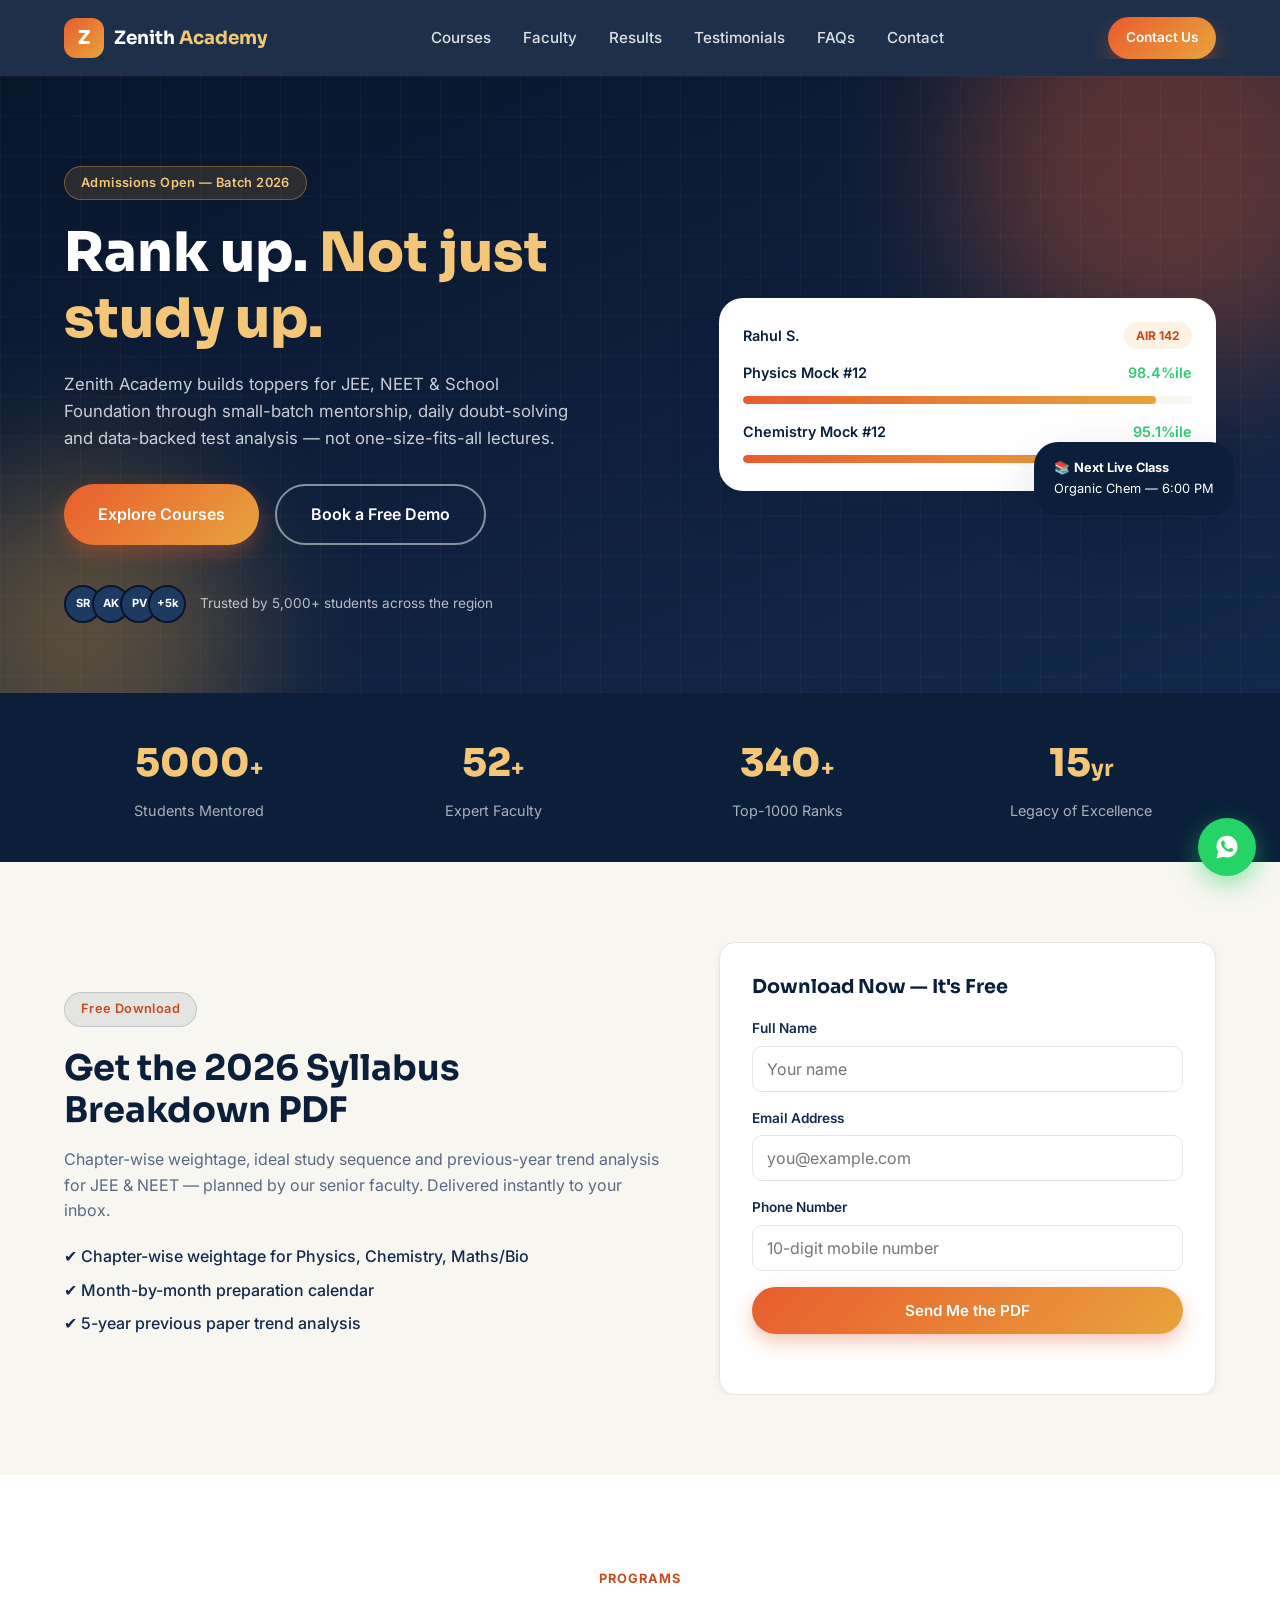
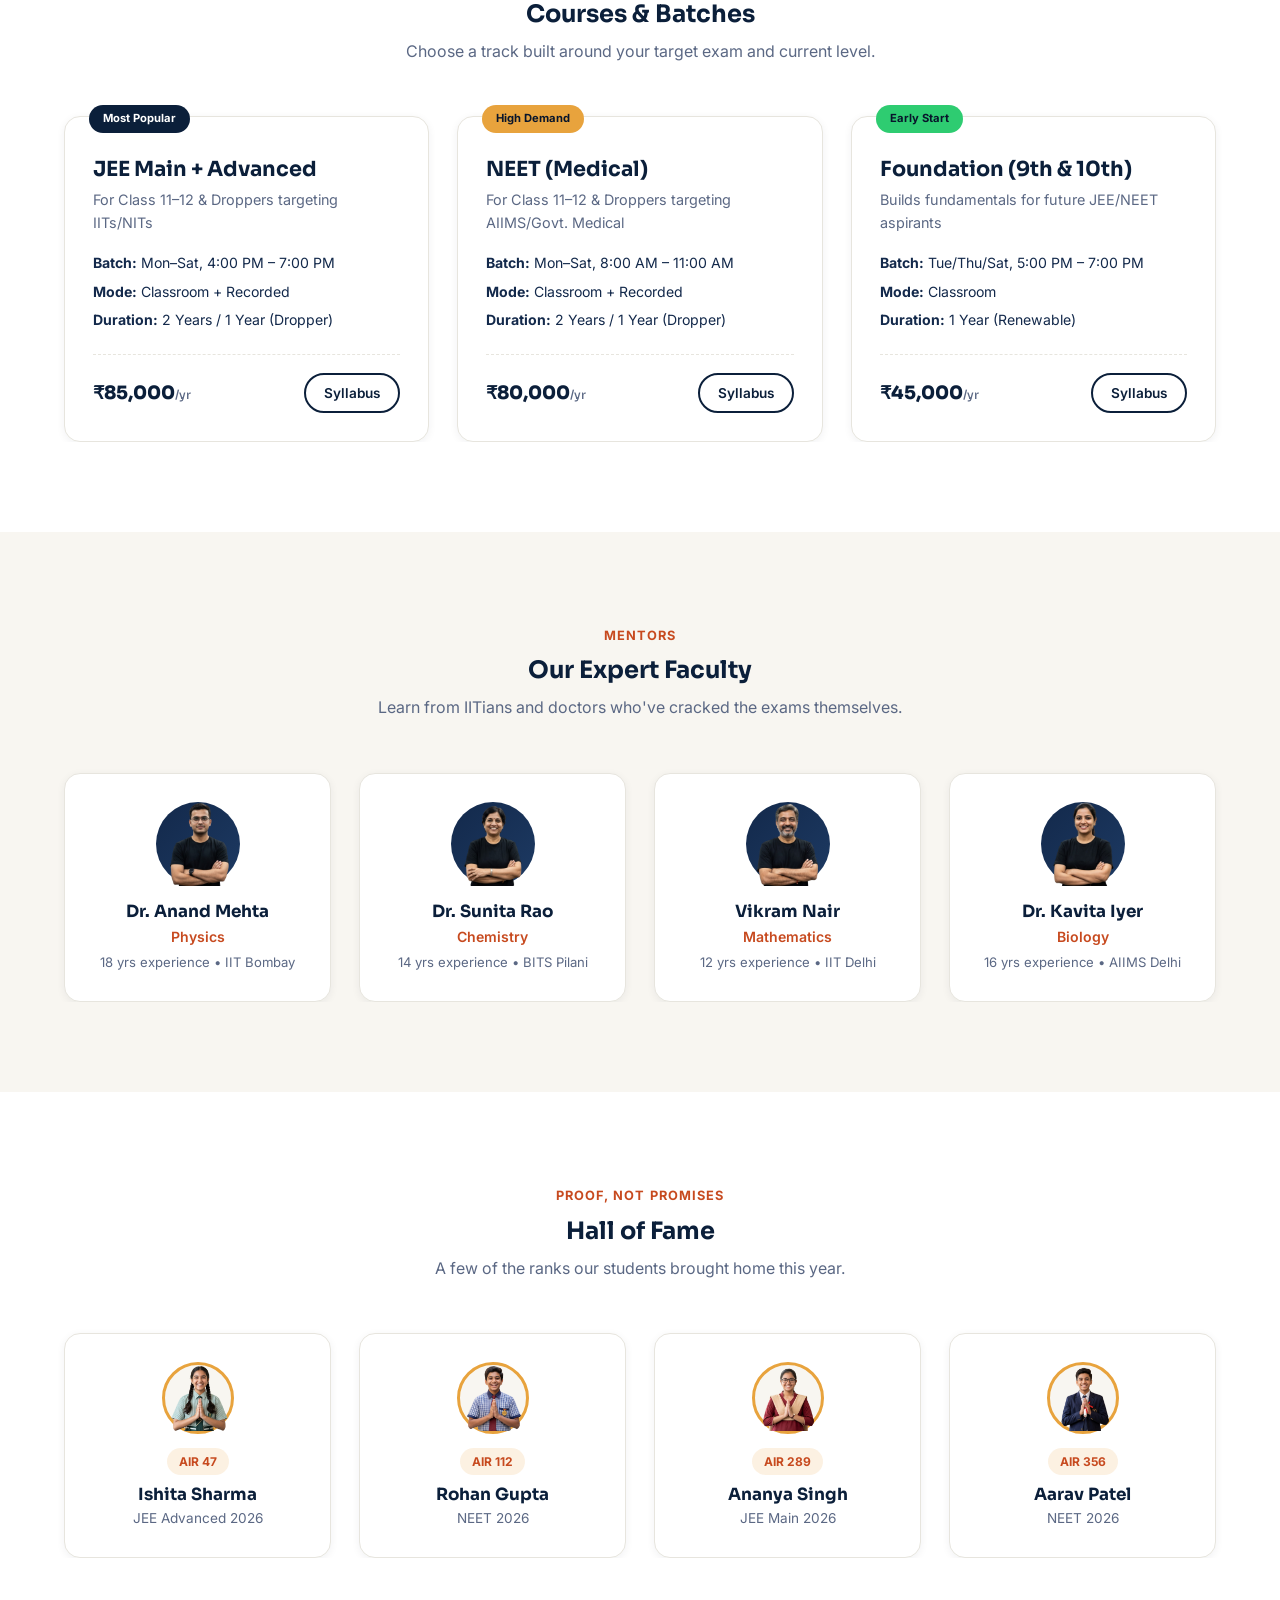
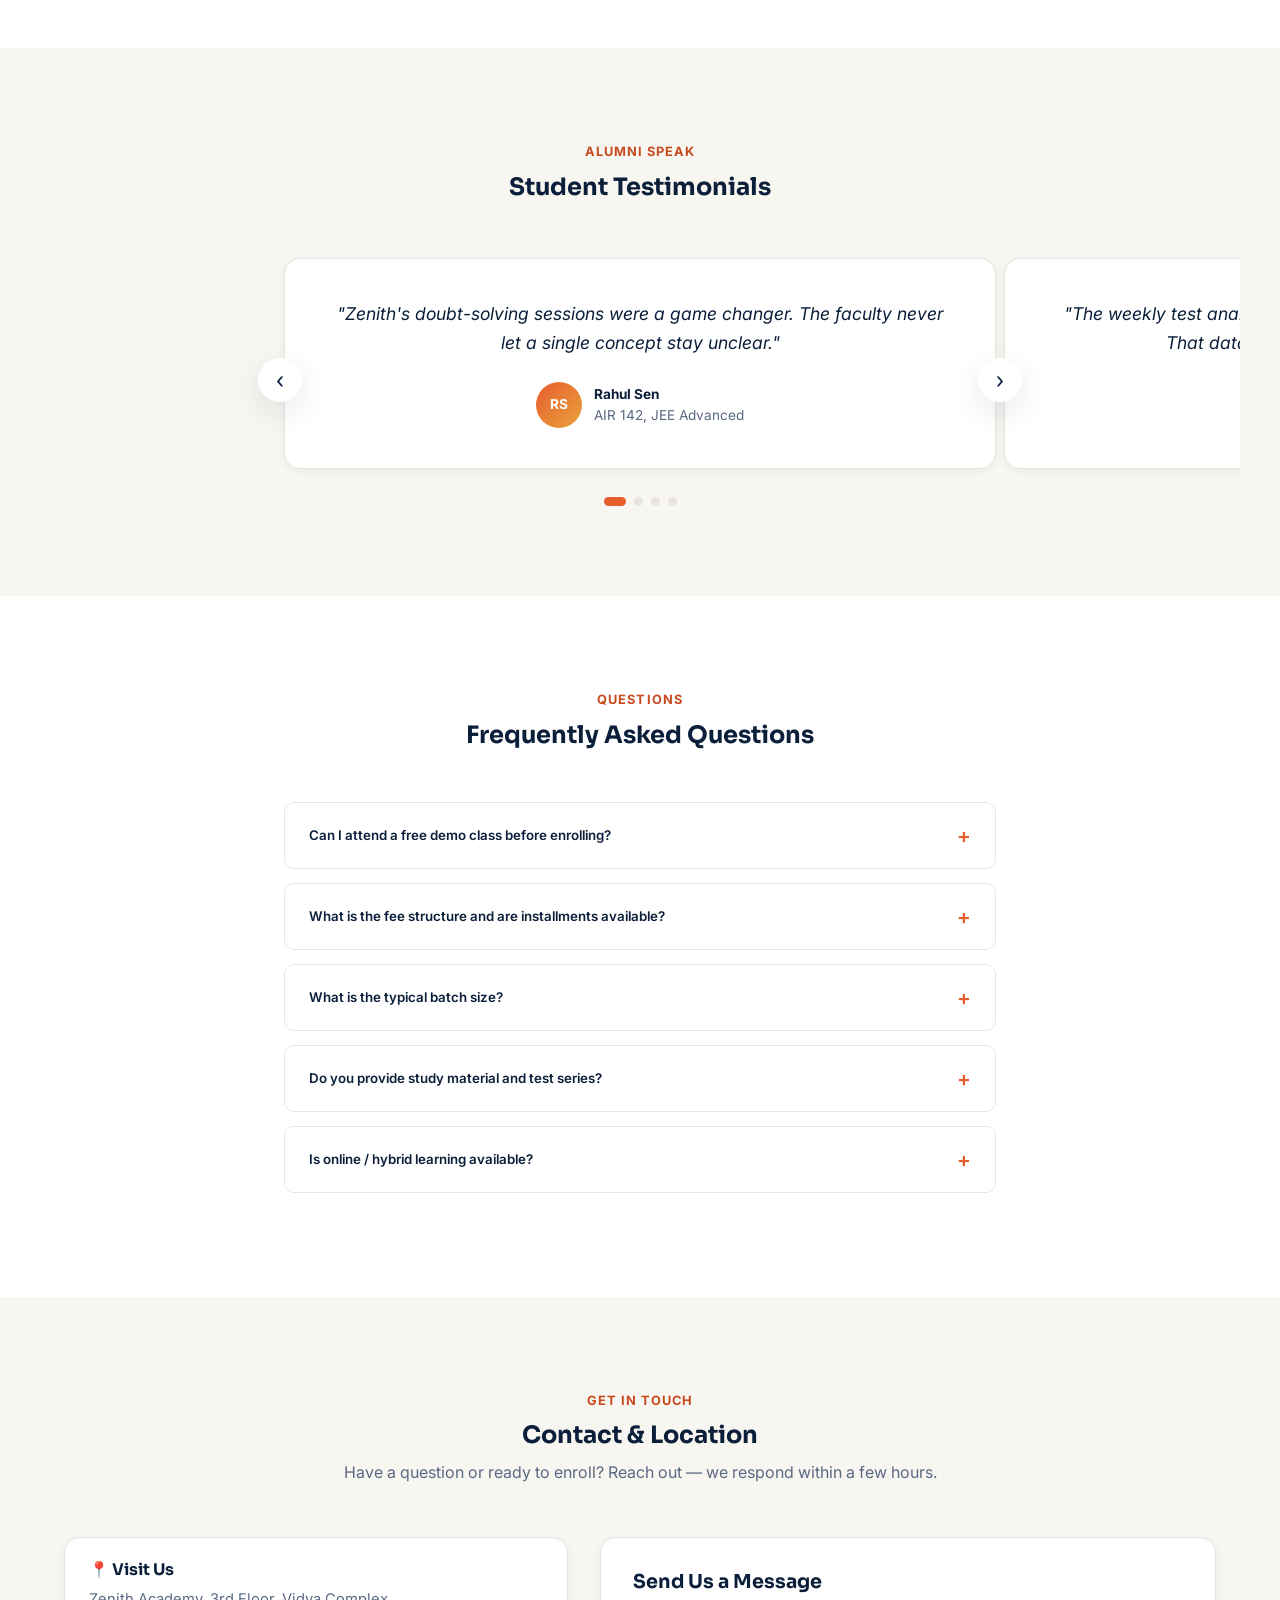
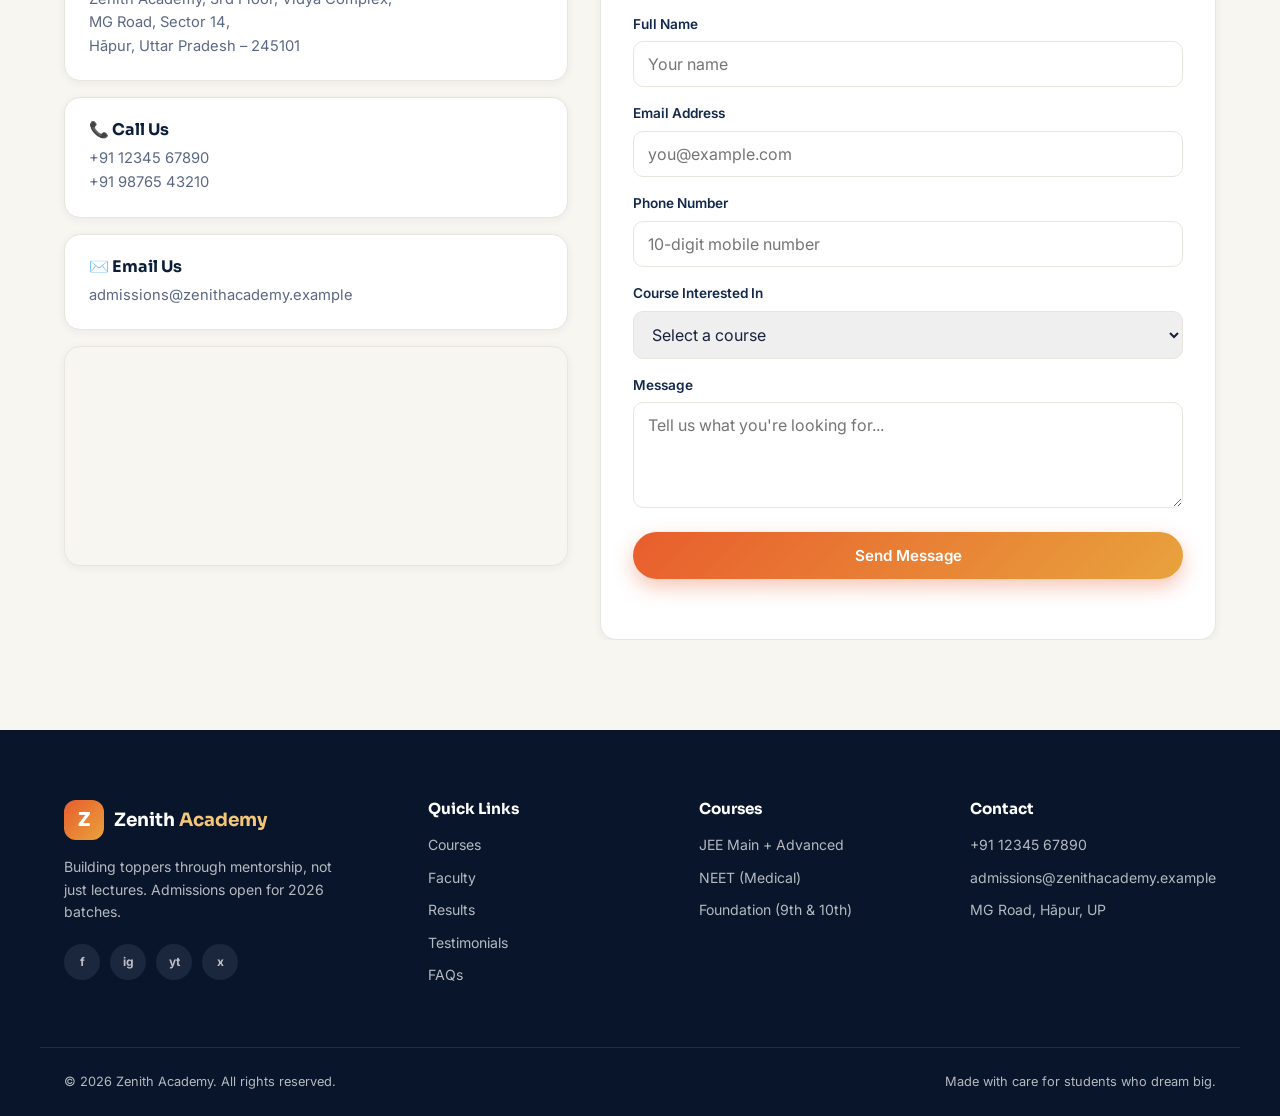
==== commit e55a6cc8: "V2.01.1 : Coaching sample site updated with images" ====
--- a/coaching/index.html
+++ b/coaching/index.html
@@ -227,25 +227,25 @@
 
     <div class="grid grid--4">
       <div class="card faculty-card reveal">
-        <div class="faculty-card__photo" aria-hidden="true">👨‍🏫</div>
+        <div class="faculty-card__photo" aria-hidden="true"><img src="t2.png" alt=""></div>
         <h3>Dr. Anand Mehta</h3>
         <p class="faculty-card__subject">Physics</p>
         <p class="faculty-card__exp">18 yrs experience • IIT Bombay</p>
       </div>
       <div class="card faculty-card reveal">
-        <div class="faculty-card__photo" aria-hidden="true">👩‍🏫</div>
+        <div class="faculty-card__photo" aria-hidden="true"><img src="t1.png" alt=""></div>
         <h3>Dr. Sunita Rao</h3>
         <p class="faculty-card__subject">Chemistry</p>
         <p class="faculty-card__exp">14 yrs experience • BITS Pilani</p>
       </div>
       <div class="card faculty-card reveal">
-        <div class="faculty-card__photo" aria-hidden="true">👨‍🏫</div>
+        <div class="faculty-card__photo" aria-hidden="true"><img src="t3.png" alt=""></div>
         <h3>Vikram Nair</h3>
         <p class="faculty-card__subject">Mathematics</p>
         <p class="faculty-card__exp">12 yrs experience • IIT Delhi</p>
       </div>
       <div class="card faculty-card reveal">
-        <div class="faculty-card__photo" aria-hidden="true">👩‍⚕️</div>
+        <div class="faculty-card__photo" aria-hidden="true"><img src="t4.png" alt=""></div>
         <h3>Dr. Kavita Iyer</h3>
         <p class="faculty-card__subject">Biology</p>
         <p class="faculty-card__exp">16 yrs experience • AIIMS Delhi</p>
@@ -267,25 +267,25 @@
 
     <div class="grid grid--4">
       <div class="card rank-card reveal">
-        <div class="rank-card__photo">🏅</div>
+        <div class="rank-card__photo"><img src="s1.png" alt=""></div>
         <span class="badge badge--gold">AIR 47</span>
         <h3>Ishita Sharma</h3>
         <p>JEE Advanced 2026</p>
       </div>
       <div class="card rank-card reveal">
-        <div class="rank-card__photo">🏅</div>
+        <div class="rank-card__photo"><img src="s2.png" alt=""></div>
         <span class="badge badge--gold">AIR 112</span>
         <h3>Rohan Gupta</h3>
         <p>NEET 2026</p>
       </div>
       <div class="card rank-card reveal">
-        <div class="rank-card__photo">🏅</div>
+        <div class="rank-card__photo"><img src="s3.png" alt=""></div>
         <span class="badge badge--gold">AIR 289</span>
         <h3>Ananya Singh</h3>
         <p>JEE Main 2026</p>
       </div>
       <div class="card rank-card reveal">
-        <div class="rank-card__photo">🏅</div>
+        <div class="rank-card__photo"><img src="s4.png" alt=""></div>
         <span class="badge badge--gold">AIR 356</span>
         <h3>Aarav Patel</h3>
         <p>NEET 2026</p>
